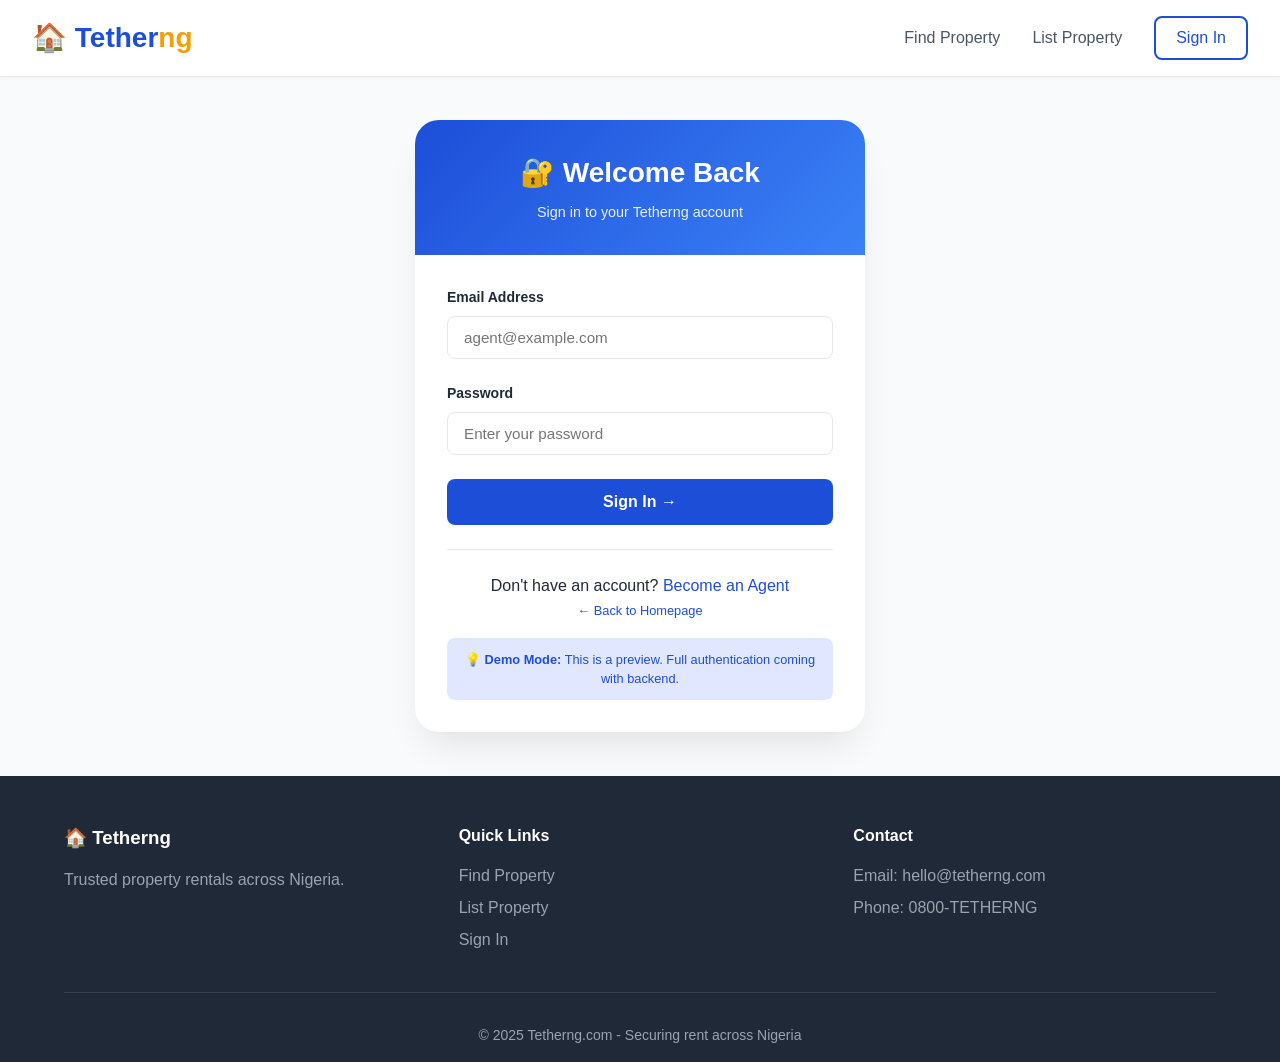
==== agent-dashboard.html @ 4158d083 "Add agent dashboard HTML structure and styles" ====
<!DOCTYPE html>
<html lang="en">
<head>
    <meta charset="UTF-8">
    <meta name="viewport" content="width=device-width, initial-scale=1.0">
    <title>Tetherng - Agent Dashboard</title>
    <link rel="stylesheet" href="style.css">
    <style>
        /* Dashboard specific styles */
        .dashboard-wrapper {
            max-width: 1280px;
            margin: 0 auto;
            padding: 2rem;
        }

        .welcome-card {
            background: linear-gradient(135deg, #1D4ED8 0%, #3B82F6 100%);
            color: white;
            padding: 2rem;
            border-radius: 1rem;
            margin-bottom: 2rem;
        }

        .welcome-card h1 {
            font-size: 1.75rem;
            margin-bottom: 0.5rem;
        }

        .welcome-card p {
            opacity: 0.9;
        }

        .stats-grid {
            display: grid;
            grid-template-columns: repeat(auto-fit, minmax(250px, 1fr));
            gap: 1.5rem;
            margin-bottom: 2rem;
        }

        .stat-card {
            background: white;
            padding: 1.5rem;
            border-radius: 1rem;
            box-shadow: 0 1px 3px rgba(0,0,0,0.1);
            text-align: center;
            transition: transform 0.2s;
        }

        .stat-card:hover {
            transform: translateY(-5px);
            box-shadow: 0 10px 25px rgba(0,0,0,0.1);
        }

        .stat-number {
            font-size: 2.5rem;
            font-weight: bold;
            color: #1D4ED8;
        }

        .stat-label {
            color: #6b7280;
            margin-top: 0.5rem;
        }

        .section-header {
            display: flex;
            justify-content: space-between;
            align-items: center;
            margin-bottom: 1.5rem;
            flex-wrap: wrap;
            gap: 1rem;
        }

        .section-header h2 {
            font-size: 1.5rem;
            color: #1f2937;
        }

        .btn-add {
            background: #1D4ED8;
            color: white;
            padding: 0.75rem 1.5rem;
            border-radius: 0.5rem;
            text-decoration: none;
            font-weight: 600;
            transition: background 0.2s;
            display: inline-block;
        }

        .btn-add:hover {
            background: #1E3A8A;
        }

        .properties-table {
            background: white;
            border-radius: 1rem;
            overflow-x: auto;
            box-shadow: 0 1px 3px rgba(0,0,0,0.1);
        }

        table {
            width: 100%;
            border-collapse: collapse;
        }

        th {
            text-align: left;
            padding: 1rem;
            background: #f9fafb;
            color: #1f2937;
            font-weight: 600;
            border-bottom: 1px solid #e5e7eb;
        }

        td {
            padding: 1rem;
            border-bottom: 1px solid #e5e7eb;
        }

        .property-status {
            display: inline-block;
            padding: 0.25rem 0.75rem;
            border-radius: 2rem;
            font-size: 0.75rem;
            font-weight: 600;
        }

        .status-available {
            background: #d1fae5;
            color: #065f46;
        }

        .status-rented {
            background: #fee2e2;
            color: #991b1b;
        }

        .action-buttons {
            display: flex;
            gap: 0.5rem;
        }

        .btn-edit {
            background: #F59E0B;
            color: white;
            padding: 0.25rem 0.75rem;
            border-radius: 0.375rem;
            text-decoration: none;
            font-size: 0.75rem;
        }

        .btn-delete {
            background: #ef4444;
            color: white;
            padding: 0.25rem 0.75rem;
            border-radius: 0.375rem;
            border: none;
            cursor: pointer;
            font-size: 0.75rem;
        }

        .btn-view {
            background: #6b7280;
            color: white;
            padding: 0.25rem 0.75rem;
            border-radius: 0.375rem;
            text-decoration: none;
            font-size: 0.75rem;
        }

        .empty-state {
            text-align: center;
            padding: 3rem;
            color: #6b7280;
        }

        .logout-btn {
            background: #ef4444;
            color: white;
            padding: 0.5rem 1rem;
            border-radius: 0.5rem;
            text-decoration: none;
            font-size: 0.875rem;
            margin-left: 1rem;
        }

        .logout-btn:hover {
            background: #dc2626;
        }

        @media (max-width: 768px) {
            .dashboard-wrapper {
                padding: 1rem;
            }
            .section-header {
                flex-direction: column;
                align-items: flex-start;
            }
            th, td {
                padding: 0.75rem;
                font-size: 0.875rem;
            }
        }
    </style>
</head>
<body>

    <!-- Navigation -->
    <nav class="navbar">
        <div class="nav-container">
            <a href="index.html" class="logo">🏠 Tether<span>ng</span></a>
            <div class="nav-links">
                <a href="index.html">Home</a>
                <a href="agent-dashboard.html" style="color:#1D4ED8; font-weight:600;">Dashboard</a>
                <a href="#" id="logoutLink" class="logout-btn">Logout</a>
            </div>
        </div>
    </nav>

    <!-- Dashboard Content -->
    <div class="dashboard-wrapper">
        <!-- Welcome Section -->
        <div class="welcome-card" id="welcomeCard">
            <h1 id="welcomeMessage">Welcome back, Agent!</h1>
            <p id="agencyInfo">Manage your properties and track your earnings</p>
        </div>

        <!-- Stats Cards -->
        <div class="stats-grid">
            <div class="stat-card">
                <div class="stat-number" id="totalProperties">0</div>
                <div class="stat-label">Total Properties</div>
            </div>
            <div class="stat-card">
                <div class="stat-number" id="activeRentals">0</div>
                <div class="stat-label">Active Rentals</div>
            </div>
            <div class="stat-card">
                <div class="stat-number" id="totalEarnings">₦0</div>
                <div class="stat-label">Total Earnings</div>
            </div>
        </div>

        <!-- Properties Section -->
        <div class="section-header">
            <h2>📋 Your Properties</h2>
            <a href="add-property.html" class="btn-add">+ Add New Property</a>
        </div>

        <div class="properties-table">
            <table id="propertiesTable">
                <thead>
                    <tr>
                        <th>Property</th>
                        <th>Location</th>
                        <th>Price</th>
                        <th>Status</th>
                        <th>Actions</th>
                    </tr>
                </thead>
                <tbody id="propertiesList">
                    <tr class="empty-state">
                        <td colspan="5">No properties yet. Click "Add New Property" to get started!</td>
                    </tr>
                </tbody>
            </table>
        </div>
    </div>

    <!-- Footer -->
    <footer class="footer">
        <div class="container">
            <div class="footer-content">
                <div class="footer-section">
                    <h3>🏠 Tetherng</h3>
                    <p>Trusted property rentals across Nigeria.</p>
                </div>
                <div class="footer-section">
                    <h4>Quick Links</h4>
                    <a href="index.html">Find Property</a>
                    <a href="agent-signup.html">List Property</a>
                    <a href="about.html">About Us</a>
                </div>
                <div class="footer-section">
                    <h4>Contact</h4>
                    <p>Email: hello@tetherng.com</p>
                    <p>Phone: 0800-TETHERNG</p>
                </div>
            </div>
            <div class="footer-bottom">
                <p>&copy; 2026 Tetherng.com - Securing rent across Nigeria</p>
            </div>
        </div>
    </footer>

    <script>
        // Check if user is logged in
        const currentAgent = localStorage.getItem('tetherng_current_agent');
        
        if (!currentAgent) {
            alert('Please sign in to access your dashboard');
            window.location.href = 'signin.html';
        }
        
        // Load agent data
        const agent = JSON.parse(currentAgent);
        
        // Update welcome message
        document.getElementById('welcomeMessage').innerHTML = `Welcome back, ${agent.fullName}!`;
        document.getElementById('agencyInfo').innerHTML = `${agent.agencyName} • ${agent.email}`;
        
        // Load agent's properties
        let agentProperties = JSON.parse(localStorage.getItem('tetherng_properties_' + agent.email)) || [];
        
        // Sample properties if none exist
        if (agentProperties.length === 0) {
            agentProperties = [
                {
                    id: Date.now(),
                    title: 'Modern 3-Bedroom Apartment',
                    location: 'Lekki Phase 1, Lagos',
                    price: '₦1,500,000/year',
                    priceValue: 1500000,
                    status: 'available',
                    description: 'Beautiful 3-bedroom apartment with modern finishes',
                    bedrooms: 3,
                    bathrooms: 2,
                    size: '150m²',
                    image: '🏠',
                    dateListed: new Date().toISOString()
                },
                {
                    id: Date.now() + 1,
                    title: 'Cozy 2-Bedroom Flat',
                    location: 'GRA, Ikeja, Lagos',
                    price: '₦800,000/year',
                    priceValue: 800000,
                    status: 'rented',
                    description: 'Comfortable 2-bedroom in secure estate',
                    bedrooms: 2,
                    bathrooms: 2,
                    size: '100m²',
                    image: '🏢',
                    dateListed: new Date().toISOString()
                }
            ];
            localStorage.setItem('tetherng_properties_' + agent.email, JSON.stringify(agentProperties));
        }
        
        // Update stats
        function updateStats() {
            const total = agentProperties.length;
            const activeRentals = agentProperties.filter(p => p.status === 'rented').length;
            const totalEarnings = agentProperties
                .filter(p => p.status === 'rented')
                .reduce((sum, p) => sum + p.priceValue, 0);
            
            document.getElementById('totalProperties').textContent = total;
            document.getElementById('activeRentals').textContent = activeRentals;
            document.getElementById('totalEarnings').innerHTML = `₦${totalEarnings.toLocaleString()}`;
        }
        
        // Display properties in table
        function displayProperties() {
            const tbody = document.getElementById('propertiesList');
            
            if (agentProperties.length === 0) {
                tbody.innerHTML = '<tr class="empty-state"><td colspan="5">No properties yet. Click "Add New Property" to get started!</td></tr>';
                return;
            }
            
            tbody.innerHTML = agentProperties.map(property => `
                <tr>
                    <td>
                        <strong>${property.title}</strong>
                        <br>
                        <small style="color:#6b7280;">${property.bedrooms} beds • ${property.bathrooms} baths • ${property.size}</small>
                    </td>
                    <td>📍 ${property.location}</td>
                    <td><strong>${property.price}</strong></td>
                    <td>
                        <span class="property-status ${property.status === 'available' ? 'status-available' : 'status-rented'}">
                            ${property.status === 'available' ? 'Available' : 'Rented'}
                        </span>
                    </td>
                    <td>
                        <div class="action-buttons">
                            <button class="btn-edit" onclick="editProperty(${property.id})">Edit</button>
                            <button class="btn-delete" onclick="deleteProperty(${property.id})">Delete</button>
                            <button class="btn-view" onclick="viewProperty(${property.id})">View</button>
                        </div>
                    </td>
                </tr>
            `).join('');
        }
        
        // Edit property
        window.editProperty = function(id) {
            const property = agentProperties.find(p => p.id === id);
            if (property) {
                localStorage.setItem('tetherng_editing_property', JSON.stringify(property));
                window.location.href = 'edit-property.html';
            }
        };
        
        // Delete property
        window.deleteProperty = function(id) {
            if (confirm('Are you sure you want to delete this property?')) {
                agentProperties = agentProperties.filter(p => p.id !== id);
                localStorage.setItem('tetherng_properties_' + agent.email, JSON.stringify(agentProperties));
                displayProperties();
                updateStats();
                alert('Property deleted successfully!');
            }
        };
        
        // View property
        window.viewProperty = function(id) {
            const property = agentProperties.find(p => p.id === id);
            alert(`📋 Property Details:\n\n${property.title}\n📍 ${property.location}\n💰 ${property.price}\n🛏️ ${property.bedrooms} beds\n🛁 ${property.bathrooms} baths\n📐 ${property.size}\n\nStatus: ${property.status}\n\n(Full property page coming soon!)`);
        };
        
        // Logout function
        document.getElementById('logoutLink').addEventListener('click', function(e) {
            e.preventDefault();
            localStorage.removeItem('tetherng_current_agent');
            alert('You have been logged out successfully.');
            window.location.href = 'index.html';
        });
        
        // Initialize dashboard
        updateStats();
        displayProperties();
    </script>
</body>
</html>
---- style.css ----
/* ========== RESET & BASE ========== */
* {
    margin: 0;
    padding: 0;
    box-sizing: border-box;
}

body {
    font-family: -apple-system, BlinkMacSystemFont, 'Segoe UI', Roboto, 'Helvetica Neue', sans-serif;
    background: #f9fafb;
    color: #1f2937;
    line-height: 1.5;
}

.container {
    max-width: 1280px;
    margin: 0 auto;
    padding: 0 2rem;
}

/* ========== NAVIGATION ========== */
.navbar {
    background: white;
    box-shadow: 0 1px 3px rgba(0,0,0,0.1);
    position: sticky;
    top: 0;
    z-index: 100;
}

.nav-container {
    max-width: 1280px;
    margin: 0 auto;
    padding: 1rem 2rem;
    display: flex;
    justify-content: space-between;
    align-items: center;
}

.logo {
    font-size: 1.75rem;
    font-weight: 800;
    color: #1D4ED8;
    text-decoration: none;
}

.logo span {
    color: #F59E0B;
}

.nav-links {
    display: flex;
    gap: 2rem;
    align-items: center;
}

.nav-links a {
    color: #4b5563;
    text-decoration: none;
    font-weight: 500;
    transition: color 0.2s;
}

.nav-links a:hover {
    color: #1D4ED8;
}

.btn-outline {
    border: 2px solid #1D4ED8;
    padding: 0.5rem 1.25rem;
    border-radius: 0.5rem;
    color: #1D4ED8 !important;
}

.btn-outline:hover {
    background: #1D4ED8;
    color: white !important;
}

/* ========== HERO SECTION ========== */
.hero {
    background: linear-gradient(135deg, #1D4ED8 0%, #0F2B7A 100%);
    color: white;
    text-align: center;
    padding: 4rem 2rem;
}

.hero-content {
    max-width: 800px;
    margin: 0 auto;
}

.hero h1 {
    font-size: 3rem;
    margin-bottom: 1rem;
    line-height: 1.2;
}

.hero p {
    font-size: 1.25rem;
    margin-bottom: 2rem;
    opacity: 0.9;
}

.search-box {
    display: flex;
    gap: 0.5rem;
    max-width: 600px;
    margin: 0 auto 2rem;
}

.search-box input {
    flex: 1;
    padding: 1rem;
    border: none;
    border-radius: 0.5rem;
    font-size: 1rem;
}

.search-box button {
    background: #F59E0B;
    border: none;
    padding: 0 1.5rem;
    border-radius: 0.5rem;
    font-weight: bold;
    font-size: 1rem;
    cursor: pointer;
    transition: background 0.2s;
}

.search-box button:hover {
    background: #D97706;
}

.trust-badges {
    display: flex;
    justify-content: center;
    gap: 2rem;
    flex-wrap: wrap;
    font-size: 0.875rem;
}

/* ========== CITIES SECTION ========== */
.cities {
    background: white;
    padding: 3rem 2rem;
    text-align: center;
}

.cities h2 {
    font-size: 1.75rem;
    margin-bottom: 2rem;
    color: #1f2937;
}

.city-grid {
    display: flex;
    flex-wrap: wrap;
    justify-content: center;
    gap: 0.75rem;
}

.city-badge {
    background: #e0e7ff;
    color: #1D4ED8;
    padding: 0.5rem 1.25rem;
    border-radius: 2rem;
    font-size: 0.875rem;
    font-weight: 500;
    transition: all 0.2s;
    cursor: pointer;
}

.city-badge:hover {
    background: #1D4ED8;
    color: white;
    transform: translateY(-2px);
}

/* ========== FEATURES SECTION ========== */
.features {
    padding: 4rem 2rem;
    background: #f9fafb;
}

.features h2 {
    text-align: center;
    font-size: 2rem;
    margin-bottom: 3rem;
}

.features-grid {
    display: grid;
    grid-template-columns: repeat(auto-fit, minmax(280px, 1fr));
    gap: 2rem;
    max-width: 1200px;
    margin: 0 auto;
}

.feature-card {
    background: white;
    padding: 2rem;
    border-radius: 1rem;
    text-align: center;
    box-shadow: 0 1px 3px rgba(0,0,0,0.1);
    transition: transform 0.2s;
}

.feature-card:hover {
    transform: translateY(-5px);
    box-shadow: 0 10px 25px rgba(0,0,0,0.1);
}

.feature-icon {
    font-size: 3rem;
    margin-bottom: 1rem;
}

.feature-card h3 {
    margin-bottom: 0.75rem;
}

.feature-card p {
    color: #6b7280;
}

/* ========== PROPERTIES SECTION ========== */
.properties {
    padding: 4rem 2rem;
    background: white;
}

.properties h2 {
    text-align: center;
    font-size: 2rem;
    margin-bottom: 0.5rem;
}

.section-subtitle {
    text-align: center;
    color: #6b7280;
    margin-bottom: 3rem;
}

.property-grid {
    display: grid;
    grid-template-columns: repeat(auto-fit, minmax(300px, 1fr));
    gap: 2rem;
    max-width: 1200px;
    margin: 0 auto;
}

.property-card {
    background: white;
    border: 1px solid #e5e7eb;
    border-radius: 1rem;
    overflow: hidden;
    transition: all 0.2s;
    cursor: pointer;
}

.property-card:hover {
    transform: translateY(-5px);
    box-shadow: 0 10px 25px rgba(0,0,0,0.1);
}

.property-image {
    background: linear-gradient(135deg, #667eea 0%, #764ba2 100%);
    height: 200px;
    display: flex;
    align-items: center;
    justify-content: center;
    font-size: 4rem;
    color: white;
}

.property-info {
    padding: 1.5rem;
}

.property-price {
    color: #1D4ED8;
    font-size: 1.5rem;
    font-weight: bold;
}

.property-title {
    font-size: 1.125rem;
    margin: 0.5rem 0;
    font-weight: 600;
}

.property-location {
    color: #6b7280;
    margin-bottom: 1rem;
    font-size: 0.875rem;
}

.property-details {
    display: flex;
    gap: 1rem;
    color: #6b7280;
    font-size: 0.875rem;
    padding-top: 1rem;
    border-top: 1px solid #e5e7eb;
}

/* ========== CTA SECTION ========== */
.cta-section {
    background: linear-gradient(135deg, #1D4ED8 0%, #3B82F6 100%);
    color: white;
    text-align: center;
    padding: 4rem 2rem;
}

.cta-section h2 {
    font-size: 2rem;
    margin-bottom: 1rem;
}

.cta-section p {
    margin-bottom: 2rem;
    opacity: 0.9;
}

.btn-cta {
    background: #F59E0B;
    color: #1f2937;
    padding: 1rem 2rem;
    border-radius: 0.5rem;
    font-weight: bold;
    text-decoration: none;
    display: inline-block;
    transition: background 0.2s;
}

.btn-cta:hover {
    background: #D97706;
}

/* ========== FOOTER ========== */
.footer {
    background: #1f2937;
    color: #9ca3af;
    padding: 3rem 2rem 1rem;
}

.footer-content {
    display: grid;
    grid-template-columns: repeat(auto-fit, minmax(250px, 1fr));
    gap: 2rem;
    max-width: 1280px;
    margin: 0 auto;
}

.footer-section h3, .footer-section h4 {
    color: white;
    margin-bottom: 1rem;
}

.footer-section a {
    display: block;
    color: #9ca3af;
    text-decoration: none;
    margin-bottom: 0.5rem;
    transition: color 0.2s;
}

.footer-section a:hover {
    color: #F59E0B;
}

.footer-section p {
    margin-bottom: 0.5rem;
}

.footer-bottom {
    text-align: center;
    padding-top: 2rem;
    margin-top: 2rem;
    border-top: 1px solid #374151;
    font-size: 0.875rem;
}

/* ========== RESPONSIVE ========== */
@media (max-width: 768px) {
    .container {
        padding: 0 1rem;
    }
    
    .hero h1 {
        font-size: 2rem;
    }
    
    .nav-container {
        flex-direction: column;
        gap: 1rem;
    }
    
    .nav-links {
        gap: 1rem;
    }
    
    .search-box {
        flex-direction: column;
    }
    
    .trust-badges {
        gap: 1rem;
    }
    
    .features-grid, .property-grid {
        grid-template-columns: 1fr;
    }
}
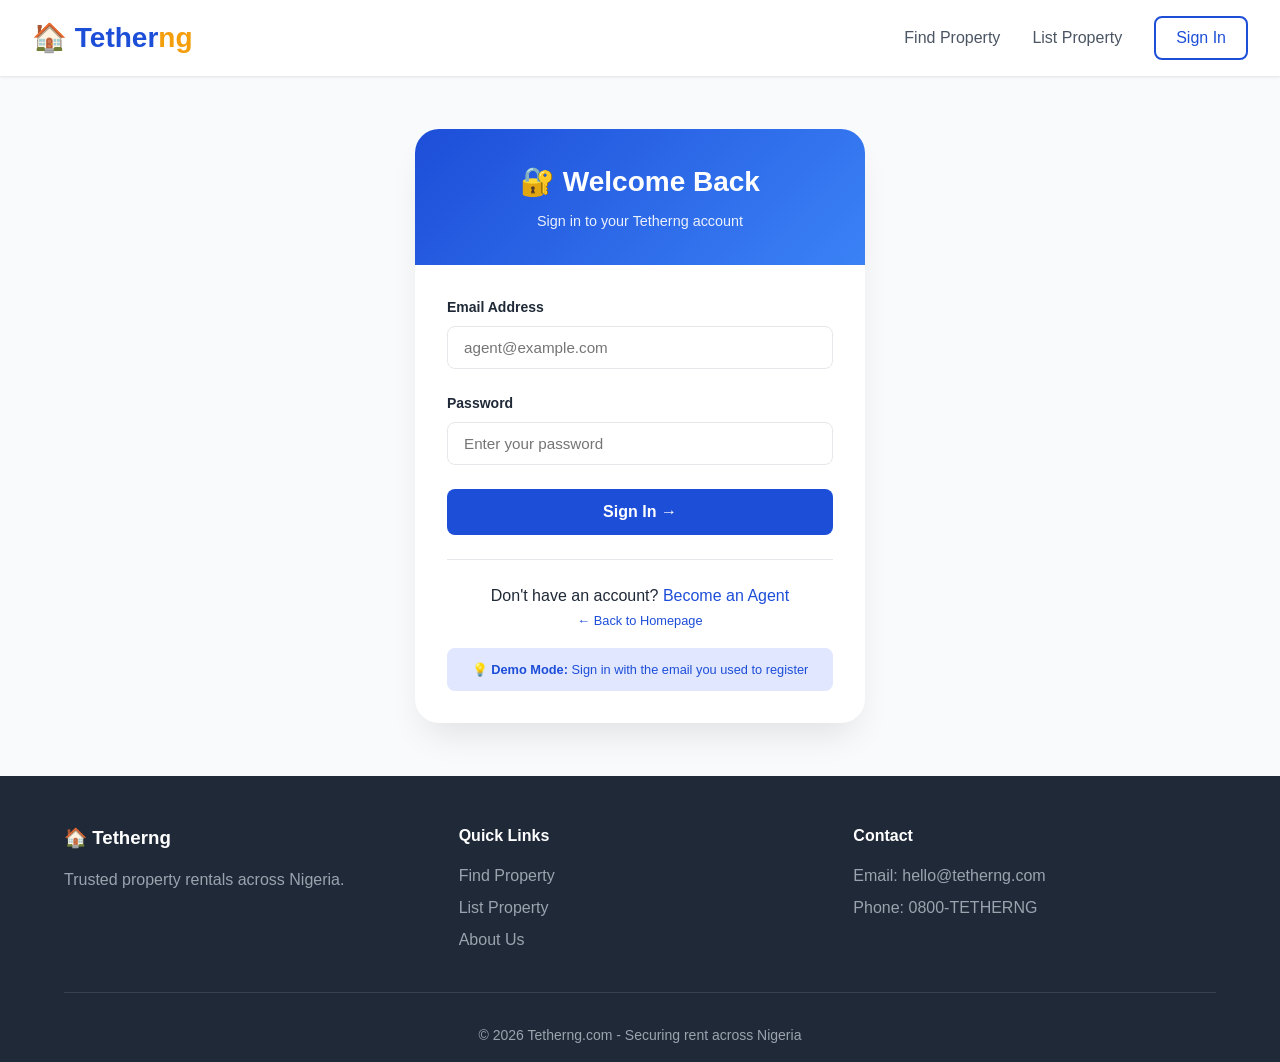
==== commit 5db506df: "Adjust grid and button styles in agent dashboard" ====
--- a/agent-dashboard.html
+++ b/agent-dashboard.html
@@ -32,7 +32,7 @@
 
         .stats-grid {
             display: grid;
-            grid-template-columns: repeat(auto-fit, minmax(250px, 1fr));
+            grid-template-columns: repeat(auto-fit, minmax(200px, 1fr));
             gap: 1.5rem;
             margin-bottom: 2rem;
         }
@@ -44,6 +44,7 @@
             box-shadow: 0 1px 3px rgba(0,0,0,0.1);
             text-align: center;
             transition: transform 0.2s;
+            cursor: pointer;
         }
 
         .stat-card:hover {
@@ -147,6 +148,8 @@
             border-radius: 0.375rem;
             text-decoration: none;
             font-size: 0.75rem;
+            cursor: pointer;
+            border: none;
         }
 
         .btn-delete {
@@ -166,6 +169,8 @@
             border-radius: 0.375rem;
             text-decoration: none;
             font-size: 0.75rem;
+            cursor: pointer;
+            border: none;
         }
 
         .empty-state {
@@ -186,6 +191,20 @@
 
         .logout-btn:hover {
             background: #dc2626;
+        }
+
+        .inbox-link {
+            background: #10B981;
+            color: white;
+            padding: 0.5rem 1rem;
+            border-radius: 0.5rem;
+            text-decoration: none;
+            font-size: 0.875rem;
+            margin-left: 0.5rem;
+        }
+
+        .inbox-link:hover {
+            background: #059669;
         }
 
         @media (max-width: 768px) {
@@ -212,6 +231,7 @@
             <div class="nav-links">
                 <a href="index.html">Home</a>
                 <a href="agent-dashboard.html" style="color:#1D4ED8; font-weight:600;">Dashboard</a>
+                <a href="agent-inbox.html" class="inbox-link">📬 Inbox</a>
                 <a href="#" id="logoutLink" class="logout-btn">Logout</a>
             </div>
         </div>
@@ -238,6 +258,10 @@
             <div class="stat-card">
                 <div class="stat-number" id="totalEarnings">₦0</div>
                 <div class="stat-label">Total Earnings</div>
+            </div>
+            <div class="stat-card" onclick="window.location.href='agent-inbox.html'" style="cursor: pointer;">
+                <div class="stat-number" id="unreadMessages">0</div>
+                <div class="stat-label">📬 Unread Messages</div>
             </div>
         </div>
 
@@ -347,6 +371,13 @@
             localStorage.setItem('tetherng_properties_' + agent.email, JSON.stringify(agentProperties));
         }
         
+        // Get unread messages count
+        function getUnreadMessagesCount() {
+            const allInquiries = JSON.parse(localStorage.getItem('tetherng_inquiries')) || [];
+            const agentInquiries = allInquiries.filter(inquiry => inquiry.agentEmail === agent.email && !inquiry.read);
+            return agentInquiries.length;
+        }
+        
         // Update stats
         function updateStats() {
             const total = agentProperties.length;
@@ -358,6 +389,7 @@
             document.getElementById('totalProperties').textContent = total;
             document.getElementById('activeRentals').textContent = activeRentals;
             document.getElementById('totalEarnings').innerHTML = `₦${totalEarnings.toLocaleString()}`;
+            document.getElementById('unreadMessages').textContent = getUnreadMessagesCount();
         }
         
         // Display properties in table
@@ -416,8 +448,7 @@
         
         // View property
         window.viewProperty = function(id) {
-            const property = agentProperties.find(p => p.id === id);
-            alert(`📋 Property Details:\n\n${property.title}\n📍 ${property.location}\n💰 ${property.price}\n🛏️ ${property.bedrooms} beds\n🛁 ${property.bathrooms} baths\n📐 ${property.size}\n\nStatus: ${property.status}\n\n(Full property page coming soon!)`);
+            window.location.href = `property-detail.html?id=${id}`;
         };
         
         // Logout function
